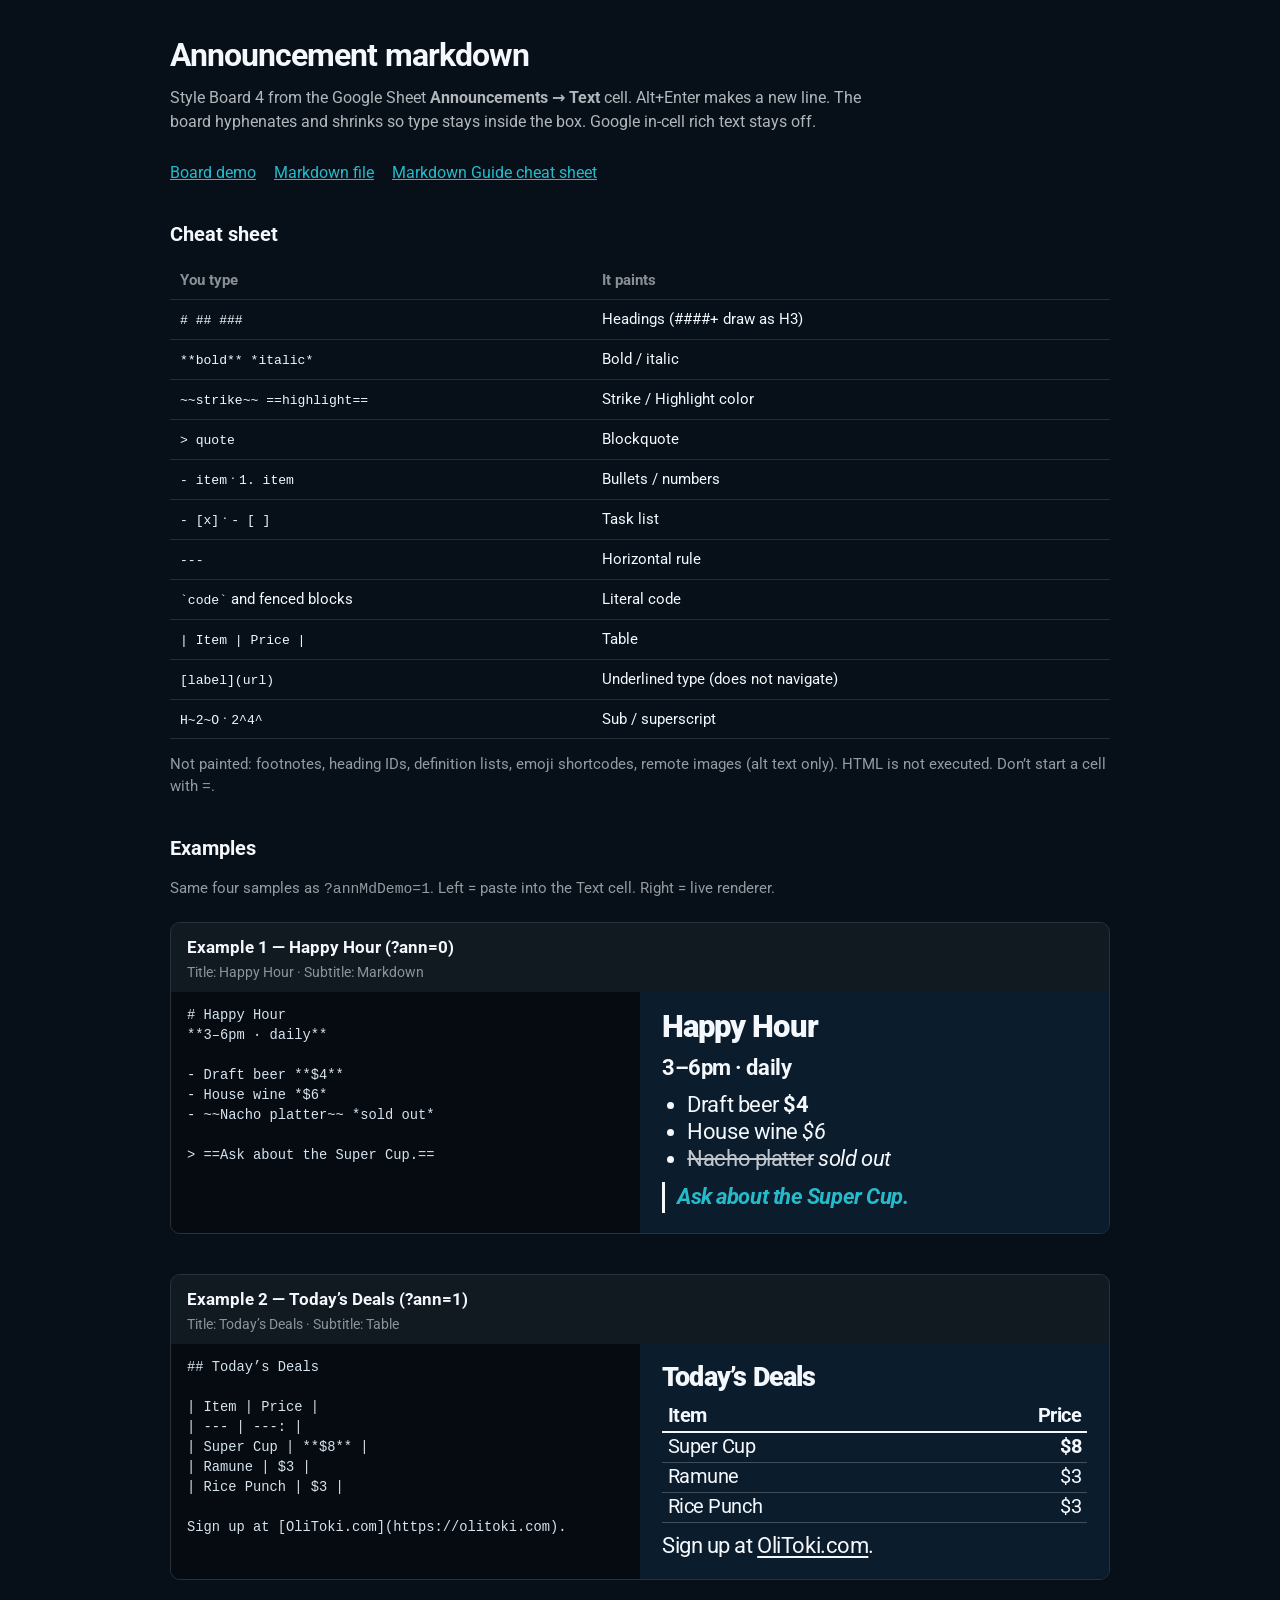
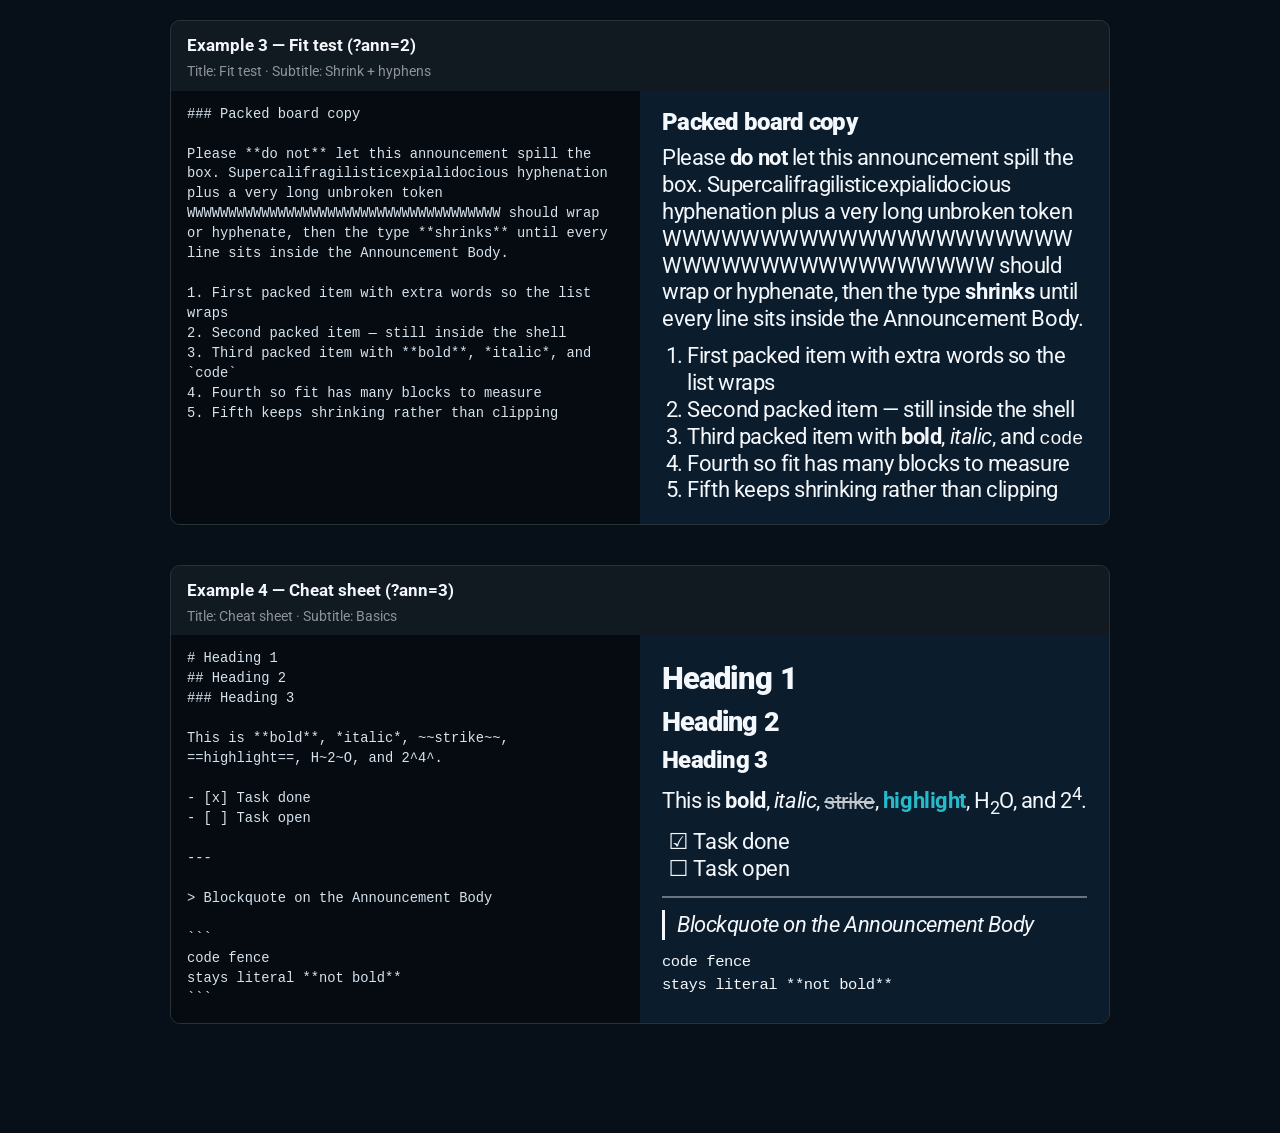
==== announcement-markdown.html @ c02ecd6b "QA: 2026-08-20 Markdown Support for Announcements Panel (pass 2)" ====
<!DOCTYPE html>
<html lang="en">
<head>
  <meta charset="UTF-8" />
  <meta name="viewport" content="width=device-width, initial-scale=1.0" />
  <title>Toki Menu — Announcement markdown</title>
  <link rel="preconnect" href="https://fonts.googleapis.com" />
  <link rel="preconnect" href="https://fonts.gstatic.com" crossorigin />
  <link href="https://fonts.googleapis.com/css2?family=Roboto:wght@400;700;900&amp;family=Roboto+Condensed:wght@300;700&amp;display=swap" rel="stylesheet" />
  <link rel="stylesheet" href="css/system-font.css?v=20260820md2" />
  <style>
    :root {
      --main-color: #0b1c2c;
      --secondary-color: #f4f7fb;
      --highlight: #26bbcb;
      --announcement-body-text: #f4f7fb;
    }
    * { box-sizing: border-box; }
    html, body {
      margin: 0;
      background: #071018;
      color: #f4f7fb;
      font-family: var(--toki-font);
      line-height: 1.45;
    }
    main {
      max-width: 980px;
      margin: 0 auto;
      padding: 32px 20px 80px;
    }
    h1 { font-size: 2rem; letter-spacing: -0.03em; margin: 0 0 8px; }
    .lede { color: rgba(244, 247, 251, 0.72); margin: 0 0 28px; max-width: 46rem; }
    h2 { font-size: 1.25rem; margin: 36px 0 12px; }
    a { color: var(--highlight); }
    table.syntax {
      width: 100%;
      border-collapse: collapse;
      font-size: 0.95rem;
    }
    table.syntax th,
    table.syntax td {
      text-align: left;
      vertical-align: top;
      padding: 8px 10px;
      border-bottom: 1px solid rgba(244, 247, 251, 0.12);
    }
    table.syntax th { color: rgba(244, 247, 251, 0.55); font-weight: 700; }
    table.syntax code,
    pre.source {
      font-family: ui-monospace, "SF Mono", Menlo, Consolas, monospace;
      font-size: 0.86em;
    }
    .links { display: flex; flex-wrap: wrap; gap: 12px 18px; margin: 16px 0 8px; }
    .example {
      margin: 22px 0 40px;
      border: 1px solid rgba(244, 247, 251, 0.14);
      border-radius: 10px;
      overflow: hidden;
    }
    .example-head {
      padding: 12px 16px 8px;
      background: rgba(244, 247, 251, 0.04);
    }
    .example-head h3 { margin: 0 0 4px; font-size: 1.05rem; }
    .example-head p { margin: 0; color: rgba(244, 247, 251, 0.55); font-size: 0.9rem; }
    .example-grid {
      display: grid;
      grid-template-columns: 1fr 1fr;
      gap: 0;
    }
    @media (max-width: 800px) {
      .example-grid { grid-template-columns: 1fr; }
    }
    pre.source {
      margin: 0;
      padding: 14px 16px;
      background: #050b11;
      color: #d7e3ee;
      white-space: pre-wrap;
      overflow-wrap: anywhere;
    }
    .preview {
      --box-scale: 1;
      padding: 18px 22px 20px;
      background: var(--main-color);
      color: var(--announcement-body-text);
      font-size: 22px;
      line-height: 1.22;
      letter-spacing: -0.02em;
      display: flex;
      flex-direction: column;
      justify-content: center;
      gap: 10px;
      hyphens: auto;
      -webkit-hyphens: auto;
      overflow-wrap: anywhere;
      word-break: break-word;
      min-height: 220px;
    }
    .preview > * { max-width: 100%; min-width: 0; margin: 0; }
    .preview .announcement-md-h1 { font-size: 1.42em; font-weight: 900; letter-spacing: -0.03em; line-height: 1.12; }
    .preview .announcement-md-h2 { font-size: 1.22em; font-weight: 900; letter-spacing: -0.03em; line-height: 1.12; }
    .preview .announcement-md-h3 { font-size: 1.08em; font-weight: 900; letter-spacing: -0.03em; line-height: 1.12; }
    .preview .announcement-md-blockquote {
      padding: 0.08em 0 0.08em 0.55em;
      border-left: 0.16em solid currentColor;
      font-style: italic;
    }
    .preview .announcement-md-ul,
    .preview .announcement-md-ol { padding: 0 0 0 1.15em; }
    .preview .announcement-md-task { list-style: none; margin-left: -0.85em; }
    .preview .announcement-md-check { display: inline-block; width: 0.85em; margin-right: 0.28em; }
    .preview .announcement-md-check::before { content: "☐"; }
    .preview .announcement-md-check.is-checked::before { content: "☑"; }
    .preview .announcement-md-hr {
      width: 100%; border: 0; border-top: 2px solid currentColor; opacity: 0.4; margin: 0.12em 0;
    }
    .preview .announcement-md-code { font-family: ui-monospace, Menlo, Consolas, monospace; font-size: 0.86em; }
    .preview .announcement-md-pre { white-space: pre-wrap; font-size: 0.82em; }
    .preview .announcement-md-table { width: 100%; table-layout: fixed; border-collapse: collapse; font-size: 0.9em; }
    .preview .announcement-md-th,
    .preview .announcement-md-td { padding: 0.12em 0.28em; vertical-align: top; }
    .preview .announcement-md-th { font-weight: 700; border-bottom: 2px solid currentColor; }
    .preview .announcement-md-td { border-bottom: 1px solid rgba(255, 255, 255, 0.22); }
    .preview .announcement-md-link { color: inherit; text-decoration: underline; text-underline-offset: 0.12em; }
    .preview .announcement-md-mark { color: var(--highlight); font-weight: 700; background: transparent; }
    .preview .announcement-md-strike { text-decoration: line-through; opacity: 0.78; }
    .preview .is-bold { font-weight: 700; }
    .preview .is-italic { font-style: italic; }
    .note { color: rgba(244, 247, 251, 0.6); font-size: 0.92rem; }
    html.shot-examples .lede,
    html.shot-examples .links,
    html.shot-examples table.syntax,
    html.shot-examples h1,
    html.shot-examples h2:first-of-type,
    html.shot-examples .note:first-of-type {
      display: none;
    }
    html.shot-examples main { padding-top: 16px; }
    html.shot-one .example { display: none; }
    html.shot-one .example.is-shot { display: block; }
  </style>
</head>
<body>
  <main>
    <h1>Announcement markdown</h1>
    <p class="lede">
      Style Board 4 from the Google Sheet <strong>Announcements → Text</strong> cell.
      Alt+Enter makes a new line. The board hyphenates and shrinks so type stays inside the box.
      Google in-cell rich text stays off.
    </p>
    <p class="links">
      <a href="index4.html?annMdDemo=1&amp;pause=1&amp;ann=0">Board demo</a>
      <a href="docs/ANNOUNCEMENT_MARKDOWN.md">Markdown file</a>
      <a href="https://www.markdownguide.org/cheat-sheet/">Markdown Guide cheat sheet</a>
    </p>

    <h2>Cheat sheet</h2>
    <table class="syntax">
      <thead>
        <tr><th>You type</th><th>It paints</th></tr>
      </thead>
      <tbody>
        <tr><td><code># ## ###</code></td><td>Headings (####+ draw as H3)</td></tr>
        <tr><td><code>**bold** *italic*</code></td><td>Bold / italic</td></tr>
        <tr><td><code>~~strike~~ ==highlight==</code></td><td>Strike / Highlight color</td></tr>
        <tr><td><code>&gt; quote</code></td><td>Blockquote</td></tr>
        <tr><td><code>- item</code> · <code>1. item</code></td><td>Bullets / numbers</td></tr>
        <tr><td><code>- [x]</code> · <code>- [ ]</code></td><td>Task list</td></tr>
        <tr><td><code>---</code></td><td>Horizontal rule</td></tr>
        <tr><td><code>`code`</code> and fenced blocks</td><td>Literal code</td></tr>
        <tr><td><code>| Item | Price |</code></td><td>Table</td></tr>
        <tr><td><code>[label](url)</code></td><td>Underlined type (does not navigate)</td></tr>
        <tr><td><code>H~2~O</code> · <code>2^4^</code></td><td>Sub / superscript</td></tr>
      </tbody>
    </table>
    <p class="note">Not painted: footnotes, heading IDs, definition lists, emoji shortcodes, remote images (alt text only). HTML is not executed. Don’t start a cell with <code>=</code>.</p>

    <h2>Examples</h2>
    <p class="note">Same four samples as <code>?annMdDemo=1</code>. Left = paste into the Text cell. Right = live renderer.</p>
    <div id="examples"></div>
  </main>
  <script src="js/announcement-md.js?v=20260820md2"></script>
  <script>
    (function () {
      var params = new URLSearchParams(location.search || "");
      var shot = params.get("shot") || "";
      if (shot === "examples" || /^ex\d+$/.test(shot)) {
        document.documentElement.classList.add("shot-examples");
      }
      if (/^ex\d+$/.test(shot)) {
        document.documentElement.classList.add("shot-one");
      }
      var host = document.getElementById("examples");
      var api = window.TOKI_ANNOUNCEMENT_MD;
      if (!api || !host) {
        host.textContent = "Could not load js/announcement-md.js";
        return;
      }
      var demos = api.demoMessages() || [];
      demos.forEach(function (d, i) {
        var ex = document.createElement("section");
        ex.className = "example";
        ex.id = "ex-" + i;
        var head = document.createElement("div");
        head.className = "example-head";
        var h = document.createElement("h3");
        h.textContent = "Example " + (i + 1) + " — " + (d.title || "Slide") + "  (?ann=" + i + ")";
        var p = document.createElement("p");
        p.textContent = "Title: " + (d.title || "") + " · Subtitle: " + (d.subtitle || "");
        head.appendChild(h);
        head.appendChild(p);
        var grid = document.createElement("div");
        grid.className = "example-grid";
        var pre = document.createElement("pre");
        pre.className = "source";
        pre.textContent = d.text || "";
        var preview = document.createElement("div");
        preview.className = "preview";
        preview.setAttribute("lang", "en");
        api.render(d.text || "", preview);
        grid.appendChild(pre);
        grid.appendChild(preview);
        if (shot === "ex" + i) ex.classList.add("is-shot");
        ex.appendChild(head);
        ex.appendChild(grid);
        host.appendChild(ex);
      });
    })();
  </script>
</body>
</html>
---- css/system-font.css ----
/* System Font (OliToki Menu Settings → System Font).
   Swap Roboto / Poppins app-wide via html[data-system-font]. */

:root {
  --toki-font: "Roboto", system-ui, sans-serif;
  --toki-font-condensed: "Roboto Condensed", "Roboto", system-ui, sans-serif;
  --toki-font-scale: 1;
}

html[data-system-font="poppins"] {
  --toki-font: "Poppins", "Roboto", system-ui, sans-serif;
  --toki-font-condensed: "Poppins", "Roboto", system-ui, sans-serif;
  /* Poppins reads larger than Roboto at the same px (~8%). */
  --toki-font-scale: 0.92;
}

html,
body {
  font-family: var(--toki-font);
}

/* Do not use zoom here — it shrinks whole boxes and shifts #menu-list / footer. */
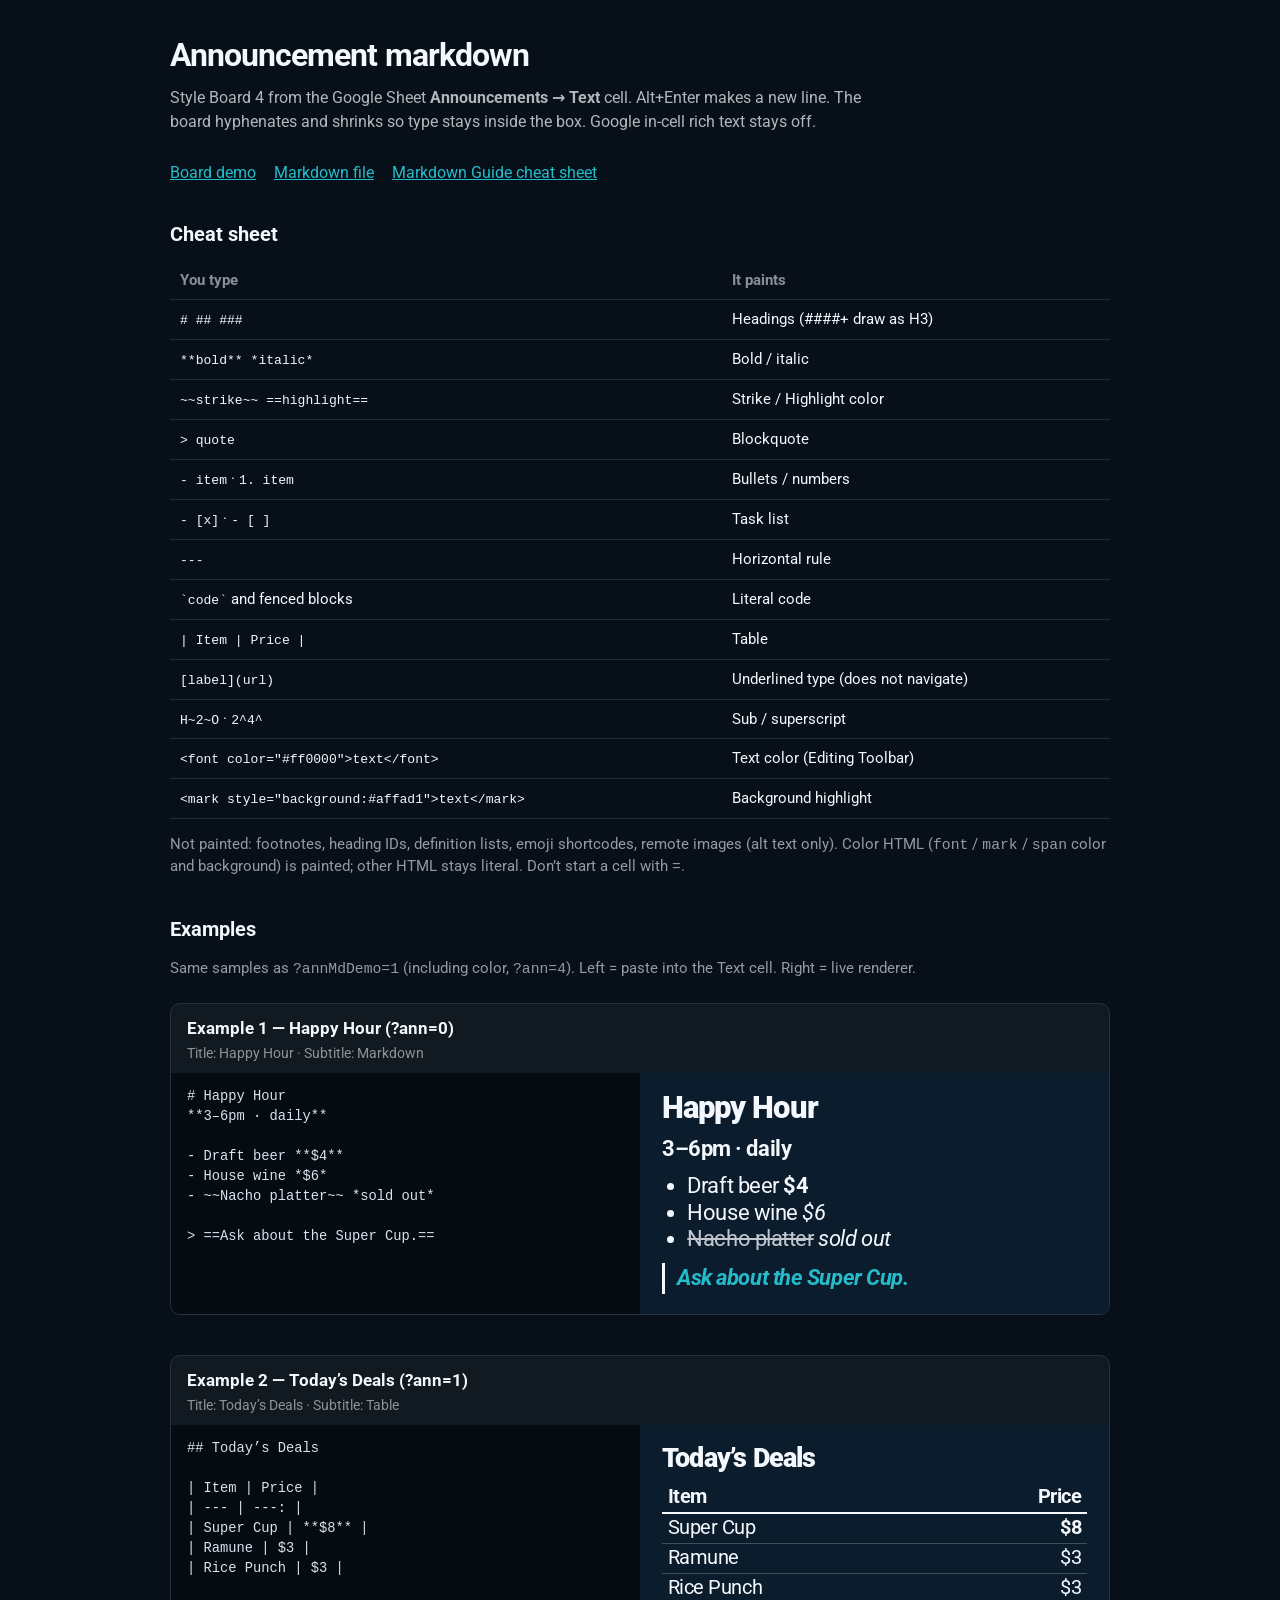
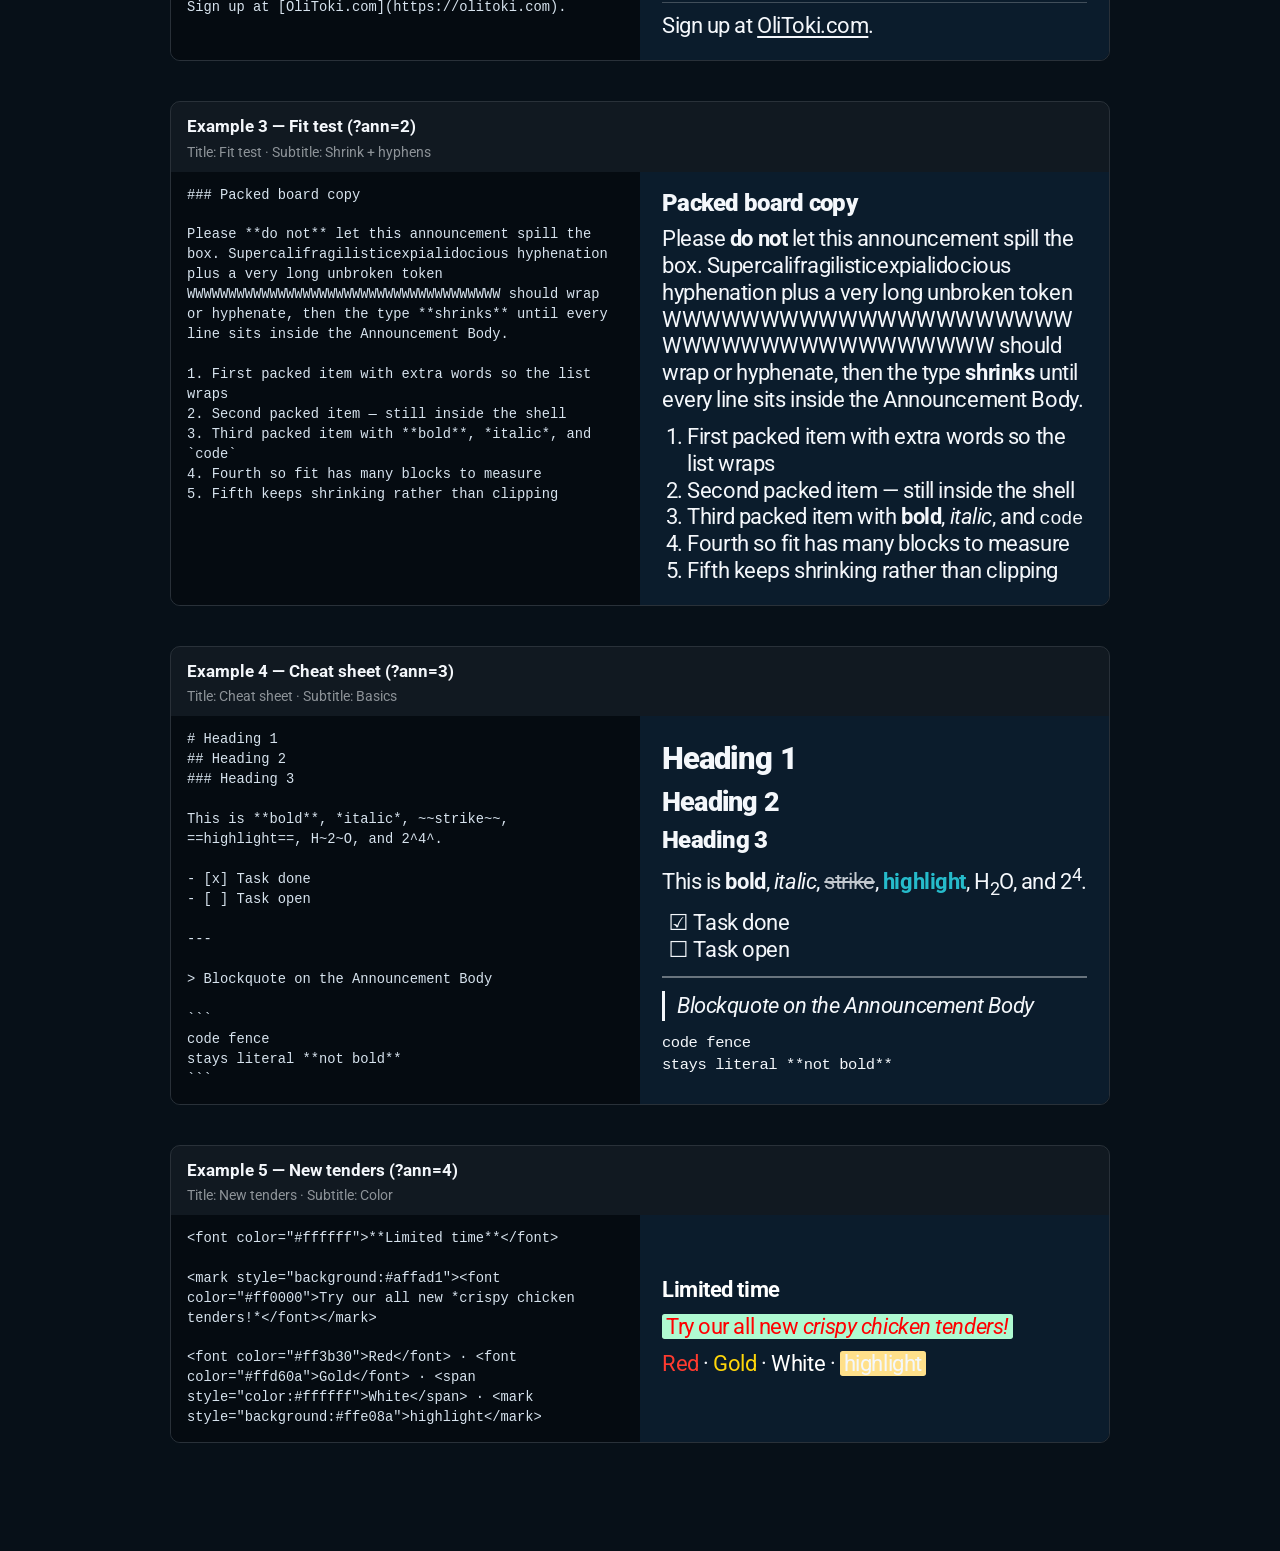
==== commit eb23ae66: "QA: 2026-08-20 Markdown Support for Announcements Panel (pass 3)" ====
--- a/announcement-markdown.html
+++ b/announcement-markdown.html
@@ -124,6 +124,12 @@
     .preview .announcement-md-td { border-bottom: 1px solid rgba(255, 255, 255, 0.22); }
     .preview .announcement-md-link { color: inherit; text-decoration: underline; text-underline-offset: 0.12em; }
     .preview .announcement-md-mark { color: var(--highlight); font-weight: 700; background: transparent; }
+    .preview .announcement-md-hilite {
+      padding: 0 0.18em;
+      border-radius: 0.12em;
+      box-decoration-break: clone;
+      -webkit-box-decoration-break: clone;
+    }
     .preview .announcement-md-strike { text-decoration: line-through; opacity: 0.78; }
     .preview .is-bold { font-weight: 700; }
     .preview .is-italic { font-style: italic; }
@@ -172,15 +178,17 @@
         <tr><td><code>| Item | Price |</code></td><td>Table</td></tr>
         <tr><td><code>[label](url)</code></td><td>Underlined type (does not navigate)</td></tr>
         <tr><td><code>H~2~O</code> · <code>2^4^</code></td><td>Sub / superscript</td></tr>
+        <tr><td><code>&lt;font color="#ff0000"&gt;text&lt;/font&gt;</code></td><td>Text color (Editing Toolbar)</td></tr>
+        <tr><td><code>&lt;mark style="background:#affad1"&gt;text&lt;/mark&gt;</code></td><td>Background highlight</td></tr>
       </tbody>
     </table>
-    <p class="note">Not painted: footnotes, heading IDs, definition lists, emoji shortcodes, remote images (alt text only). HTML is not executed. Don’t start a cell with <code>=</code>.</p>
+    <p class="note">Not painted: footnotes, heading IDs, definition lists, emoji shortcodes, remote images (alt text only). Color HTML (<code>font</code> / <code>mark</code> / <code>span</code> color and background) is painted; other HTML stays literal. Don’t start a cell with <code>=</code>.</p>
 
     <h2>Examples</h2>
-    <p class="note">Same four samples as <code>?annMdDemo=1</code>. Left = paste into the Text cell. Right = live renderer.</p>
+    <p class="note">Same samples as <code>?annMdDemo=1</code> (including color, <code>?ann=4</code>). Left = paste into the Text cell. Right = live renderer.</p>
     <div id="examples"></div>
   </main>
-  <script src="js/announcement-md.js?v=20260820md2"></script>
+  <script src="js/announcement-md.js?v=20260821md3"></script>
   <script>
     (function () {
       var params = new URLSearchParams(location.search || "");
